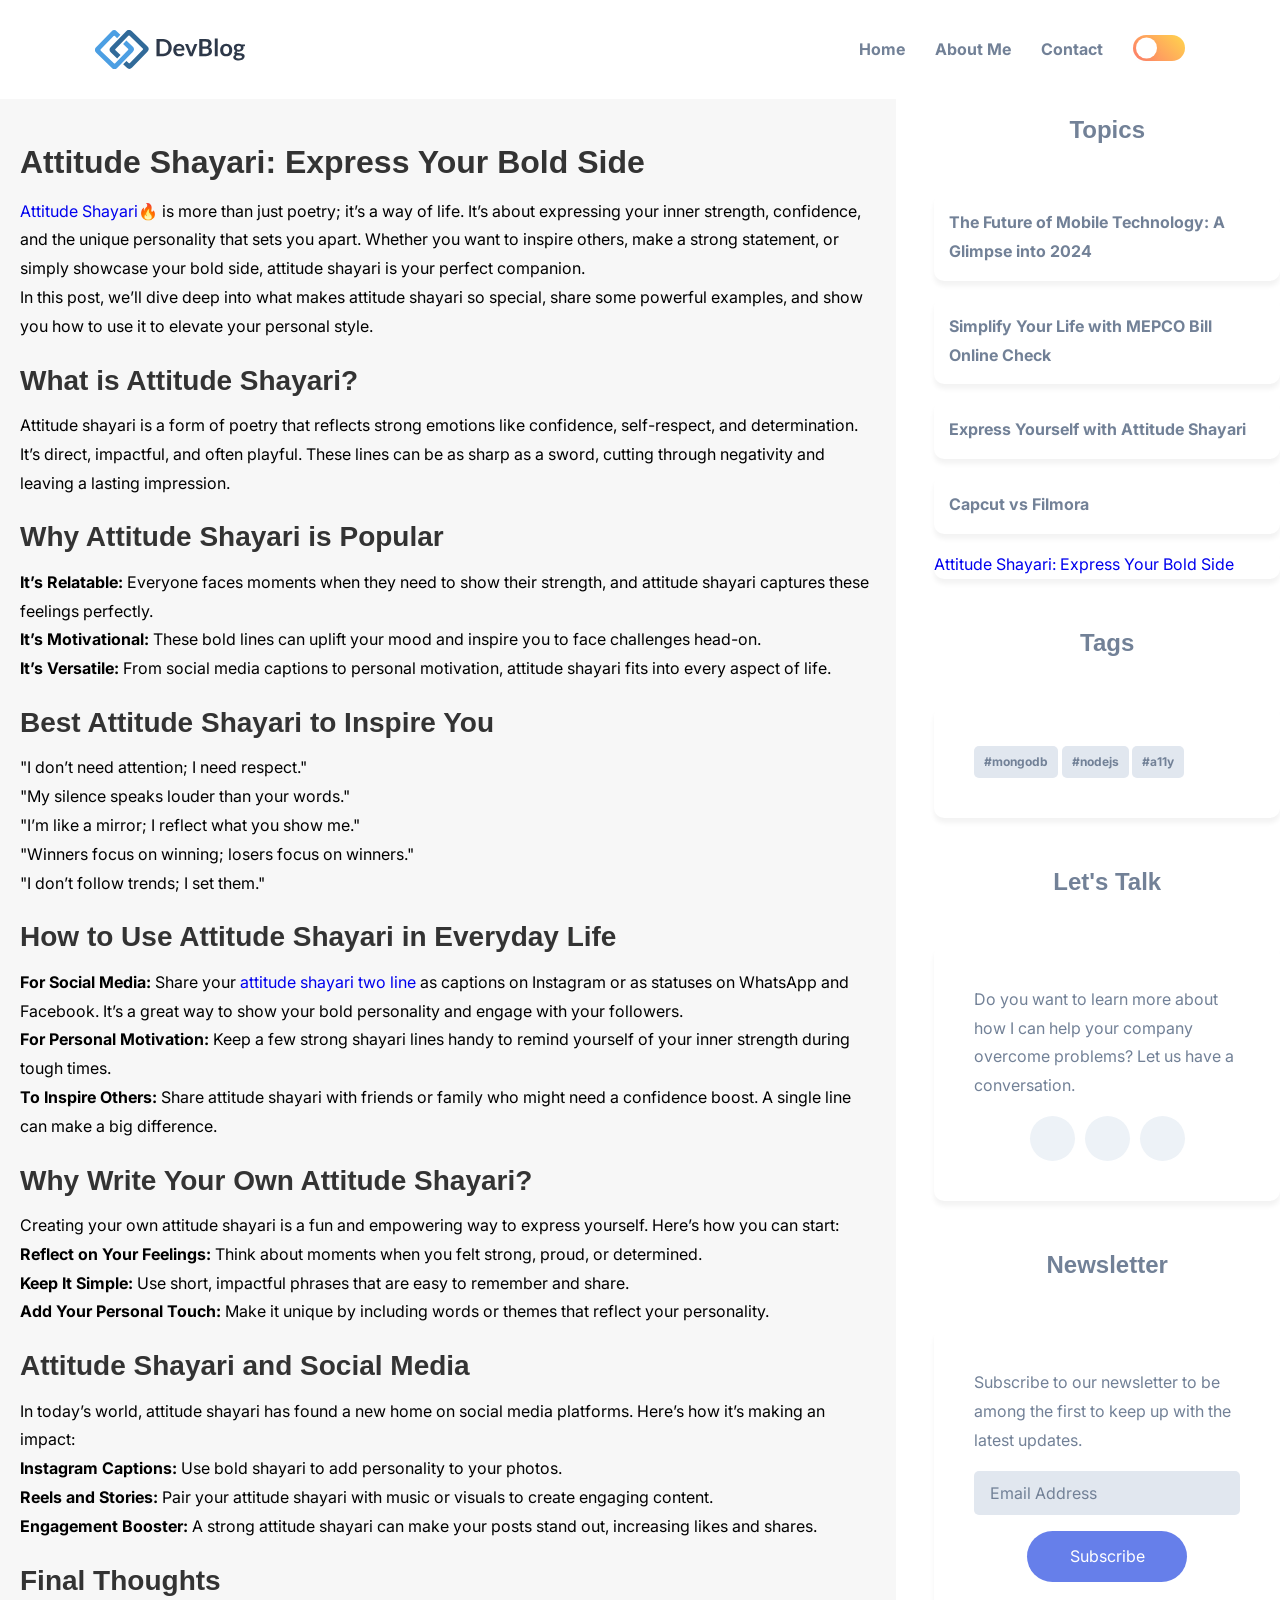
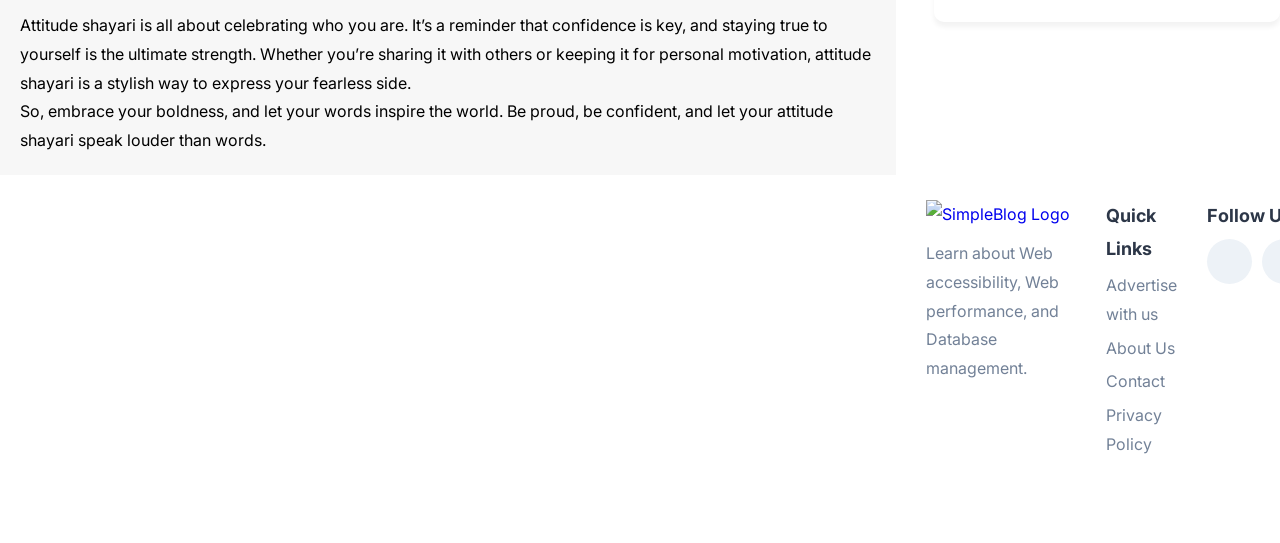
==== Attitude-Shayari-The-Art-of-Bold-Self-Expression.html @ 2abb4889 "Create Attitude-Shayari-The-Art-of-Bold-Self-Expression.html" ====
<!DOCTYPE html>
<html lang="en">

<head>
  <meta charset="UTF-8">
  <meta name="viewport" content="width=device-width, initial-scale=1.0">
  <meta name="description" content="Explore the world of attitude shayari: a bold and stylish way to express confidence, inspire others, and embrace your unique personality.">
  <meta name="keywords" content="Attitude Shayari, Bold Poetry, Self-Confidence Quotes, Social Media Captions, Inspirational Shayari">
  <meta name="author" content="Your Blog Name">
  <title>Attitude Shayari: Express Your Bold Side</title>

  <!-- favicon -->
  <link rel="shortcut icon" href="./assets/images/favicon.ico" type="image/x-icon">

  <!-- custom css link -->
  <link rel="stylesheet" href="style.css">

  <!-- google font link -->
  <link rel="preconnect" href="https://fonts.googleapis.com">
  <link rel="preconnect" href="https://fonts.gstatic.com" crossorigin>
  <link href="https://fonts.googleapis.com/css2?family=Inter:wght@200;300;400;500;600;700;800;900&display=swap" rel="stylesheet">
</head>

<body class="light-theme">

  <!-- HEADER -->
  <header>
    <div class="container">
      <nav class="navbar">
        <a href="index.html">
          <img src="logo-light.svg" alt="SimpleBlog logo" width="150" class="logo-light">
          <img src="logo-dark.svg" alt="SimpleBlog logo" width="150" class="logo-dark">
        </a>

        <div class="btn-group">
          <button class="theme-btn theme-btn-mobile light">
            <ion-icon name="moon" class="moon"></ion-icon>
            <ion-icon name="sunny" class="sun"></ion-icon>
          </button>
          <button class="nav-menu-btn">
            <ion-icon name="menu-outline"></ion-icon>
          </button>
        </div>

        <div class="flex-wrapper">
          <ul class="desktop-nav">
            <li><a href="index.html" class="nav-link">Home</a></li>
            <li><a href="#" class="nav-link">About Me</a></li>
            <li><a href="#" class="nav-link">Contact</a></li>
          </ul>
          <button class="theme-btn theme-btn-desktop light">
            <ion-icon name="moon" class="moon"></ion-icon>
            <ion-icon name="sunny" class="sun"></ion-icon>
          </button>
        </div>

        <div class="mobile-nav">
          <button class="nav-close-btn">
            <ion-icon name="close-outline"></ion-icon>
          </button>
          <div class="wrapper">
            <p class="h3 nav-title">Main Menu</p>
            <ul>
              <li class="nav-item"><a href="index.html" class="nav-link">Home</a></li>
              <li class="nav-item"><a href="#" class="nav-link">About Me</a></li>
              <li class="nav-item"><a href="#" class="nav-link">Contact</a></li>
            </ul>
          </div>
          <div>
            <p class="h3 nav-title">Topics</p>
            <ul>
              <li class="nav-item"><a href="#" class="nav-link">Database</a></li>
              <li class="nav-item"><a href="#" class="nav-link">Accessibility</a></li>
              <li class="nav-item"><a href="#" class="nav-link">Web Performance</a></li>
            </ul>
          </div>
        </div>
      </nav>
    </div>
  </header>

  <!-- MAIN CONTENT BLOG -->
  <main>
    <div class="main" style="padding: 20px;">
      <section>
        <h1>Attitude Shayari: Express Your Bold Side</h1>
        <p>
            <a href="https://attitudeshayari.org.in/">Attitude Shayari🔥</a> is more than just poetry; it’s a way of life. It’s about expressing your inner strength, confidence, and the unique personality that sets you apart. Whether you want to inspire others, make a strong statement, or simply showcase your bold side, attitude shayari is your perfect companion.
        </p>
        <p>
            In this post, we’ll dive deep into what makes attitude shayari so special, share some powerful examples, and show you how to use it to elevate your personal style.
        </p>
    </section>

    <section>
        <h2>What is Attitude Shayari?</h2>
        <p>
            Attitude shayari is a form of poetry that reflects strong emotions like confidence, self-respect, and determination. It’s direct, impactful, and often playful. These lines can be as sharp as a sword, cutting through negativity and leaving a lasting impression.
        </p>
    </section>

    <section>
        <h2>Why Attitude Shayari is Popular</h2>
        <ul>
            <li><strong>It’s Relatable:</strong> Everyone faces moments when they need to show their strength, and attitude shayari captures these feelings perfectly.</li>
            <li><strong>It’s Motivational:</strong> These bold lines can uplift your mood and inspire you to face challenges head-on.</li>
            <li><strong>It’s Versatile:</strong> From social media captions to personal motivation, attitude shayari fits into every aspect of life.</li>
        </ul>
    </section>

    <section>
        <h2>Best Attitude Shayari to Inspire You</h2>
        <ul>
            <li>"I don’t need attention; I need respect."</li>
            <li>"My silence speaks louder than your words."</li>
            <li>"I’m like a mirror; I reflect what you show me."</li>
            <li>"Winners focus on winning; losers focus on winners."</li>
            <li>"I don’t follow trends; I set them."</li>
        </ul>
    </section>

    <section>
        <h2>How to Use Attitude Shayari in Everyday Life</h2>
        <ul>
            <li><strong>For Social Media:</strong> Share your <a href="https://attitudeshayari.org.in/attitude-shayari-2-line-in-hindi/">attitude shayari two line</a> as captions on Instagram or as statuses on WhatsApp and Facebook. It’s a great way to show your bold personality and engage with your followers.</li>
            <li><strong>For Personal Motivation:</strong> Keep a few strong shayari lines handy to remind yourself of your inner strength during tough times.</li>
            <li><strong>To Inspire Others:</strong> Share attitude shayari with friends or family who might need a confidence boost. A single line can make a big difference.</li>
        </ul>
    </section>

    <section>
        <h2>Why Write Your Own Attitude Shayari?</h2>
        <p>
            Creating your own attitude shayari is a fun and empowering way to express yourself. Here’s how you can start:
        </p>
        <ul>
            <li><strong>Reflect on Your Feelings:</strong> Think about moments when you felt strong, proud, or determined.</li>
            <li><strong>Keep It Simple:</strong> Use short, impactful phrases that are easy to remember and share.</li>
            <li><strong>Add Your Personal Touch:</strong> Make it unique by including words or themes that reflect your personality.</li>
        </ul>
    </section>

    <section>
        <h2>Attitude Shayari and Social Media</h2>
        <p>
            In today’s world, attitude shayari has found a new home on social media platforms. Here’s how it’s making an impact:
        </p>
        <ul>
            <li><strong>Instagram Captions:</strong> Use bold shayari to add personality to your photos.</li>
            <li><strong>Reels and Stories:</strong> Pair your attitude shayari with music or visuals to create engaging content.</li>
            <li><strong>Engagement Booster:</strong> A strong attitude shayari can make your posts stand out, increasing likes and shares.</li>
        </ul>
    </section>

    <section>
        <h2>Final Thoughts</h2>
        <p>
            Attitude shayari is all about celebrating who you are. It’s a reminder that confidence is key, and staying true to yourself is the ultimate strength. Whether you’re sharing it with others or keeping it for personal motivation, attitude shayari is a stylish way to express your fearless side.
        </p>
        <p>
            So, embrace your boldness, and let your words inspire the world. Be proud, be confident, and let your attitude shayari speak louder than words.
        </p>
    </section>
    </div>

    <!-- ASIDE -->
    <div class="aside">
      <div class="topics">
        <h2 class="h2">Topics</h2>
        <a href="future-of-mobile-technology.html" class="topic-btn">
          <p>The Future of Mobile Technology: A Glimpse into 2024</p>
        </a>
        <a href="index.html" class="topic-btn">
          <p>Simplify Your Life with MEPCO Bill Online Check</p>
        </a>
        <a href="express-yourself-with-attitude-shayari.html" class="topic-btn">
          <p>Express Yourself with Attitude Shayari</p>
        </a>
        <a href="capcut-vs-filmora.html" class="topic-btn">
          <p>Capcut vs Filmora</p>
        </a>
        <a href="Attitude-Shayari-The-Art-of-Bold-Self-Expression.html" class="topic-btn">Attitude Shayari: Express Your Bold Side</a>
      </div>
      <div class="tags">
        <h2 class="h2">Tags</h2>
        <div class="wrapper">
          <button class="hashtag">#mongodb</button>
          <button class="hashtag">#nodejs</button>
          <button class="hashtag">#a11y</button>
        </div>
      </div>
      <div class="contact">
        <h2 class="h2">Let's Talk</h2>
        <div class="wrapper">
          <p>Do you want to learn more about how I can help your company overcome problems? Let us have a conversation.</p>
          <ul class="social-link">
            <li><a href="#" class="icon-box discord"><ion-icon name="logo-discord"></ion-icon></a></li>
            <li><a href="#" class="icon-box twitter"><ion-icon name="logo-twitter"></ion-icon></a></li>
            <li><a href="#" class="icon-box facebook"><ion-icon name="logo-facebook"></ion-icon></a></li>
          </ul>
        </div>
      </div>
      <div class="newsletter">
        <h2 class="h2">Newsletter</h2>
        <div class="wrapper">
          <p>Subscribe to our newsletter to be among the first to keep up with the latest updates.</p>
          <form action="#">
            <input type="email" name="email" placeholder="Email Address" required>
            <button type="submit" class="btn btn-primary">Subscribe</button>
          </form>
        </div>
      </div>
    </div>
  </main>

  <!-- FOOTER -->
  <footer>
    <div class="container">
      <div class="wrapper">
        <a href="#" class="footer-logo">
          <img src="./assets/images/logo-light.svg" alt="SimpleBlog Logo" width="150" class="logo-light">
          <img src="./assets/images/logo-dark.svg" alt="SimpleBlog Logo" width="150" class="logo-dark">
        </a>
        <p class="footer-text">Learn about Web accessibility, Web performance, and Database management.</p>
      </div>
      <div class="wrapper">
        <p class="footer-title">Quick Links</p>
        <ul>
          <li><a href="#" class="footer-link">Advertise with us</a></li>
          <li><a href="#" class="footer-link">About Us</a></li>
          <li><a href="#" class="footer-link">Contact</a></li>
          <li><a href="#" class="footer-link">Privacy Policy</a></li>
        </ul>
      </div>
      <div class="wrapper">
        <p class="footer-title">Follow Us</p>
        <ul class="social-link">
          <li><a href="#" class="icon-box discord"><ion-icon name="logo-discord"></ion-icon></a></li>
          <li><a href="#" class="icon-box twitter"><ion-icon name="logo-twitter"></ion-icon></a></li>
          <li><a href="#" class="icon-box facebook"><ion-icon name="logo-facebook"></ion-icon></a></li>
        </ul>
      </div>
    </div>
  </footer>

  <!-- custom js link -->
  <script src="script.js" defer></script>

  <!-- ionicon link -->
  <script type="module" src="https://unpkg.com/ionicons@5.5.2/dist/ionicons/ionicons.esm.js"></script>
  <script nomodule src="https://unpkg.com/ionicons@5.5.2/dist/ionicons/ionicons.js"></script>

</body>

</html>
---- style.css ----
/*-----------------------------------*\ 
  #style.css
\*-----------------------------------*/

/**
 * copyright 2022 @codewithsadee 
 */
/* Styles all headings */
h1, h2, h3, h4, h5, h6 {
  font-family: Arial, sans-serif; /* Example font family */
  color: #333; /* Example text color */
  margin-bottom: 5px;
  margin-top: 15px;
   /* Example margin bottom */
  /* Add more styles as needed */
}

/* Example styling for individual headings */
h1 {
  font-size: 32px;
  font-weight: bold;
}

h2 {
  font-size: 28px;
  font-weight: bold;
}

h3 {
  font-size: 24px;
  font-weight: bold;
}

h4 {
  font-size: 20px;
  font-weight: bold;
}

h5 {
  font-size: 18px;
  font-weight: bold;
}

h6 {
  font-size: 16px;
  font-weight: bold;
}


 body {
  font-family: 'Inter', sans-serif;
}

.container {
  max-width: 1200px;
  margin: 0 auto;
  padding: 20px;
}

.navbar {
  display: flex;
  justify-content: space-between;
  align-items: center;
}

.main {
  width: 70%;
  float: left;
}

.aside {
  width: 27%;
  float: right;
}

.aside h2 {
  font-size: 1.5em;
}

@media (max-width: 768px) {
  .main, .aside {
    width: 100%;
    float: none;
  }
}




/*-----------------------------------*\ 
  #CUSTOM PROPERTY
\*-----------------------------------*/

.light-theme {

  /**
   * light theme colors 
   */

  --background-primary: hsl(0, 0%, 100%);
  --background-secondary: hsl(0, 0%, 97%);

  --action-primary: hsl(214, 32%, 91%);
  --action-secondary: hsl(210, 38%, 95%);

  --foreground-primary: hsl(218, 23%, 23%);
  --foreground-secondary: hsl(216, 15%, 52%);
  --foreground-tertiary: hsl(214, 20%, 69%);

  --accent: hsl(229, 76%, 66%);

}

.dark-theme {

  /**
   * dark theme colors 
   */

  --background-primary: hsl(218, 23%, 23%);
  --background-secondary: hsl(220, 26%, 14%);

  --action-primary: hsl(216, 15%, 52%);
  --action-secondary: hsl(218, 23%, 23%);

  --foreground-primary: hsl(210, 38%, 95%);
  --foreground-secondary: hsl(211, 25%, 84%);
  --foreground-tertiary: hsl(214, 20%, 69%);

  --accent: hsl(229, 76%, 66%);

}

:root {

  /**
   * color
   */

  --white: hsl(0, 0%, 100%);

  /**
   * typography 
   */

  --fs-base: 0.85rem;
  --fs-1: 1.875rem;
  --fs-2: 1.5rem;
  --fs-3: 1.25rem;
  --fs-4: 0.875rem;
  --fs-5: 0.75rem;

  /**
   * spacing 
   */

  --py: 5rem;

}





/*-----------------------------------*\ 
  #RESET
\*-----------------------------------*/

*, *::before, *::after {
  margin:  0;
  padding: 0;
  box-sizing: border-box;
}

a { text-decoration: none; }

li { list-style: none; }

img, button { display: block; }

a, span { display: inline-block; }

button {
  font: inherit;
  border: none;
  background: none;
  cursor: pointer;
}

html {
  font-family: "Inter", sans-serif;
  font-size: var(--fs-base); /* base font-size (0.85rem = 13.6px) */
  line-height: 1.8;
}

:focus { outline-offset: 4px; }


/**
 * scrollbar style
 */

::-webkit-scrollbar { width: 16px; }


::-webkit-scrollbar-thumb {
  background: var(--accent);
  border-radius: 20px;
  border: 4px solid;
}

.light-theme::-webkit-scrollbar-thumb { border-color: hsl(0, 0%, 90%); }

.dark-theme::-webkit-scrollbar-thumb { border-color: hsl(219, 27%, 20%); }

.light-theme::-webkit-scrollbar-track { background: hsl(0, 0%, 90%); }

.dark-theme::-webkit-scrollbar-track { background: hsl(219, 27%, 20%); }





/*-----------------------------------*\ 
  #BASE STYLE
\*-----------------------------------*/

.h1,
.h2,
.h3,
.h4 {
  display: block;
  color: var(--foreground-primary);
}

.h1 {
  font-size: var(--fs-1);
  font-weight: 900;
}

.h2 {
  font-size: var(--fs-2);
  font-weight: 700;
}

.h3 {
  font-size: var(--fs-3);
  font-weight: 700;
}

.h4 {
  font-size: var(--fs-4);
  font-weight: 700;
}

.text-sm { font-size: var(--fs-4); }

.text-tiny { font-size: var(--fs-5); }





/*-----------------------------------*\ 
  #REUSED STYLE
\*-----------------------------------*/

.container {
  margin-inline: auto;
  margin: auto; /* fallback for margin-inline */
  padding: 0 15px;
}

.btn {
  min-width: 10rem;
  border-radius: 100px;
}

.btn-primary {
  background: var(--accent);
  color: var(--white);
  padding: 0.6875rem 1.1875rem;
}

.btn-primary:hover {
  background: var(--foreground-secondary);
  color: var(--action-primary);
}

.btn-secondary {
  background: var(--action-secondary);
  color: var(--foreground-secondary);
  padding: 0.5rem 1rem;
  border: 3px solid var(--foreground-tertiary);
}

.btn-secondary:hover { border-color: var(--accent); }





/*-----------------------------------*\ 
  #Extra style for dark theme
\*-----------------------------------*/

.dark-theme .btn-primary:hover { color: var(--background-primary); }

.dark-theme .blog-topic {
  background: var(--action-primary);
  color: var(--foreground-secondary);
}

.dark-theme .blog-topic:hover {
  background: var(--foreground-primary);
  color: var(--action-primary);
}

.dark-theme .load-more:hover { color: var(--white); }

.dark-theme .aside .h2 { color: var(--foreground-primary); }




/*-----------------------------------*\ 
  #HEADER
\*-----------------------------------*/

header { background: var(--background-primary); }

header .flex-wrapper { display: none; }

.navbar {
  display:         flex;
  justify-content: space-between;
  align-items:     center;
  gap: 15px;
  padding: 15px 0;
}

.logo-light,
.logo-dark { display: none; }

.light-theme .logo-light,
.dark-theme .logo-dark { display: block; }

header .btn-group {
  display:     flex;
  align-items: center;
  gap: 15px;
}

.theme-btn-mobile,
.nav-menu-btn,
.nav-close-btn {
  background: var(--action-secondary);
  color: var(--foreground-tertiary);
  width:  40px;
  height: 40px;
  display:         flex;
  justify-content: center;
  align-items:     center;
  border-radius: 50%;
  font-size: 25px;
}

:is(.theme-btn-mobile,
.nav-menu-btn,
.nav-close-btn):hover {
  background: var(--accent);
  color: var(--white);
}

.theme-btn-mobile ion-icon { display: none; }

.theme-btn-mobile.light .sun,
.theme-btn-mobile.dark .moon { display: block; }

.mobile-nav {
  position: fixed;
  inset: 0;
  background: var(--background-primary);
  padding: 70px 20px;
  overflow: auto;
  overscroll-behavior: contain;
  transform: translateX(100%);
  visibility: hidden;
  transition: 0.5s cubic-bezier(1, 0, 0.30, 0.70);
  z-index: 10;
}

.mobile-nav.active {
  transform: translateX(0);
  visibility: visible;
}

.nav-close-btn {
  position: absolute;
  top:   20px;
  right: 20px;
}

.mobile-nav .wrapper {
  padding-bottom: 1.25rem;
  margin-bottom:  1.25rem;
  border-bottom: 1px solid var(--action-primary);
}

.mobile-nav .nav-title { margin-bottom: 1rem; }

.mobile-nav .nav-item { margin-bottom: 0.5rem; }

.mobile-nav .nav-link {
  font-size: var(--fs-3);
  color: var(--foreground-secondary);
}

.mobile-nav .nav-link:hover { color: var(--accent); }





/*-----------------------------------*\ 
  #HERO SECTION
\*-----------------------------------*/

.hero {
  background: var(--background-primary);
  padding-top:    2rem;
  padding-bottom: var(--py);
  text-align: center;
}

.hero .h1 {
  margin-bottom: 1rem;
  line-height: 1.6;
}

.hero b {
  color: var(--accent);
  font-weight: inherit;
}

.hero .h3 {
  color: var(--foreground-secondary);
  margin-bottom: 2rem;
}

.hero .btn-group {
  display:         flex;
  justify-content: center;
  flex-wrap:       wrap;
  gap: 15px;
  text-align: center;
}

.hero .right { display: none; }





/*-----------------------------------*\ 
  #BLOG SECTION
\*-----------------------------------*/

.main {
  background: var(--background-secondary);
  padding: var(--py) 0;
}

.blog .h2 {
  line-height: 1.3;
  margin-bottom: 3rem;
  text-align: center;
}

.blog-card-group { margin-bottom: 3rem; }

.blog-card {
  background: var(--background-primary);
  padding: 10px;
  margin-bottom: 1rem;
  border-radius: 10px;
  box-shadow: 0 10px 10px hsla(0, 0%, 0%, 0.05);
  transition: 0.25s ease;
}

.blog-card:hover {
  transform: translateY(-2px);
  box-shadow: 0 10px 10px hsla(0, 0%, 0%, 0.1);
}

.blog-card-banner { display: none; }

.blog-content-wrapper { padding: 10px 5px; }

.blog-topic {
  background: var(--action-secondary);
  color: var(--foreground-secondary);
  font-weight: 600;
  padding: 0.25rem 1rem;
  border-radius: 5px;
  margin-bottom: 1rem;
}

.blog-topic:hover {
  background: var(--foreground-secondary);
  color: var(--action-secondary);
}

.blog-card .h3 {
  line-height: 1.4;
  margin-bottom: 1rem;
}

.blog-card .h3:hover {
  text-decoration: underline;
  text-decoration-thickness: 2px;
}

.blog-text,
.profile-wrapper { display: none; }

.blog .wrapper {
  display:         flex;
  justify-content: space-between;
  align-items:     center;
  flex-wrap:       wrap;
  gap: 15px;
}

.blog .h4 { color: var(--foreground-secondary); }

.blog .h4:hover { color: var(--accent); }

.blog .text-sm {
  display:     flex;
  align-items: center;
  gap: 5px;
  color: var(--foreground-tertiary);
}

.blog .separator {
  background: var(--foreground-tertiary);
  margin-inline: 3px;
  margin: 0 3px; /* fallback for margin-inline */
  width:  3px;
  height: 3px;
  border-radius: 3px;
}

.blog ion-icon { --ionicon-stroke-width: 50px; }

.load-more {
  margin-inline: auto;
  margin: auto; /* fallback for margin-inline */
  background: var(--foreground-secondary);
  color: var(--background-secondary);
  padding: 0.6875rem 1.1875rem;
}

.load-more:hover { background: var(--accent); }





/*-----------------------------------*\ 
  #ASIDE
\*-----------------------------------*/

.aside { display: none; }





/*-----------------------------------*\ 
  #FOOTER
\*-----------------------------------*/

footer { background: var(--background-primary); }

footer .container {
  padding: var(--py) 15px;
  display: grid;
  grid-template-columns: 1fr;
  gap: 30px;
}

footer .wrapper { text-align: center; }

.footer-logo { margin-bottom: 10px; }

.footer-text {
  color: var(--foreground-secondary);
  max-width: 300px;
  margin-inline: auto;
  margin: auto; /* fallback for margin-inline */
}

.footer-title {
  color: var(--foreground-primary);
  font-weight: 700;
  margin-bottom: 0.4rem;
}

.footer-link { color: var(--foreground-secondary); }

.footer-link:hover { color: var(--accent); }

.copyright {
  color: var(--foreground-secondary);
  font-size: var(--fs-4);
  text-align: center;
  padding: 1rem;
  border-top: 1px solid var(--action-primary);
}

.copyright a {
  color: var(--accent);
  font-weight: 500;
}

.copyright a:hover { text-decoration: underline; }





/*-----------------------------------*\ 
  #MEDIA QUERIES
\*-----------------------------------*/

/**
 * responsive for larger than 550px screen
 */

@media (min-width: 550px) {

  :root {

    /**
     * typography 
     */

    --fs-base: 0.90rem;

  }


  /**
   * BLOG 
   */

  .blog-card {
    display: grid;
    grid-template-columns: 3fr 4fr;
    gap: 20px;
  }

  .blog-card-banner {
    display: block;
    overflow: hidden;
    border-radius: 5px;
  }

  .blog-banner-img {
    width:  100%;
    height: 100%;
    object-fit: cover;
  }

}





/**
 * responsive for larger than 650px screen
 */

@media (min-width: 650px) {

  :root {

    /**
     * typography 
     */

    --fs-1: 2.25rem;

  }



  /**
   * REUSED STYLE 
   */

  .container { padding: 0 30px; }



  /**
   * HEADER 
   */

  .navbar { padding: 30px 0; }



  /**
   * BLOG 
   */

  .blog .h2 {
    position: relative;
    text-align: left;
    padding-left: 2rem;
  }

  .blog .h2::before {
    content: '';
    position: absolute;
    top:  0;
    left: 0;
    background: var(--action-primary);
    width:  5px;
    height: 100%;
    border-radius: 5px;
  }

  .blog-text,
  .profile-wrapper { display: block; }

  .blog-text {
    color: var(--foreground-secondary);
    font-size: var(--fs-4);
    display: -webkit-box;
    line-clamp: 3;
    -webkit-line-clamp: 3;
    -webkit-box-orient: vertical;
    overflow: hidden;
    margin-bottom: 1rem;
  }

  .blog .wrapper-flex {
    display:         flex;
    justify-content: start;
    align-items:     center;
    gap: 10px;
  }

  .profile-wrapper {
    width:  56px;
    height: 56px;
    background: var(--action-primary);
    padding: 3px;
    border-radius: 50%;
  }

  .profile-wrapper img { border-radius: 50%; }

  .blog .wrapper {
    flex-direction: column;
    align-items: start;
    gap: 0;
  }



  /**
   * FOOTER 
   */

  footer .container {
    padding: var(--py) 30px;
    grid-template-columns: 2fr 1fr 1fr;
  }

  footer .wrapper { text-align: left; }

  .footer-text { margin: 0; }

}





/**
 * responsive for larger than 768px screen
 */

@media (min-width: 768px) {

  /**
   * REUSED STYLE 
   */

  .container { max-width: 800px; }

}





/**
 * responsive for larger than 1024px screen
 */

@media (min-width: 1024px) {

  :root {

    /**
     * typography 
     */

    --fs-base: 1rem;
    --fs-1: 3rem;

  }



  /**
   * REUSED STYLE 
   */

  .container { max-width: 1150px; }



  /**
   * HEADER 
   */

  header .btn-group { display: none; }

  header .flex-wrapper {
    display: flex;
    gap: 30px;
  }

  .desktop-nav {
    display:     flex;
    align-items: center;
    gap: 30px;
  }

  .desktop-nav .nav-link {
    color: var(--foreground-secondary);
    font-weight: 700;
  }

  .desktop-nav .nav-link:hover { color: var(--accent); }

  .theme-btn-desktop {
    position: relative;
    background: var(--background-secondary);
    color: var(--white);
    width:  52px;
    height: 26px;
    display:         flex;
    justify-content: center;
    align-items:     center;
    gap: 10px;
    border-radius: 100px;
  }

  .theme-btn-desktop.light {
    background: linear-gradient(45deg, hsl(7, 100%, 71%), hsl(46, 100%, 65%));
  }

  .theme-btn-desktop.dark {
    background: linear-gradient(45deg, hsl(225, 100%, 60%), hsl(296, 80%, 40%));
  }

  .theme-btn-desktop::before {
    content: '';
    position: absolute;
    background: var(--white);
    width:  21px;
    height: 21px;
    border-radius: 30px;
    top: 50%;
    left: 3px;
    transform: translateY(-50%);
    box-shadow: 0 2px 10px -2px hsla(0, 0%, 0%, 0.05);
    z-index: 2;
  }

  .theme-btn-desktop.dark::before { left: calc(100% - 24px); }



  /**
   * HERO 
   */

  .hero { text-align: left; }

  .hero .container {
    display: grid;
    grid-template-columns: 1fr 1fr;
    align-items: center;
    gap: 50px;
  }

  .hero .btn-group {
    justify-content: start;
    gap: 30px;
  }

  .hero .right {
    position: relative;
    display:         flex;
    justify-content: center;
    align-items:     center;
  }

  .hero .pattern-bg {
    position: absolute;
    top: 50%;
    transform: translateY(-50%);
    width: 100%;
    height: 200px;
    background: url(../images/pattern.png);
    background-size: contain;
    opacity: 0.2;
  }

  .hero .img-box {
    position: relative;
    z-index: 2;
  }

  .hero-img {
    width:  100%;
    height: 100%;
    object-fit: contain;
    border-radius: 0 0 280px 230px;
    transform: translate(10px, -10px);
  }

  .hero .shape {
    position: absolute;
    top:  50%;
    left: 50%;
    border-radius: 50%;
    transform: translate(-50%, -42%) rotate(-20deg);
  }

  .hero .shape-1 {
    background: var(--accent);
    width:  90%;
    height: 90%;
    z-index: -1;
  }

  .hero .shape-2 {
    width:  92%;
    height: 92%;
    box-shadow: inset 0 -30px 0 var(--action-primary);
    z-index: 2;
  }



  /**
   * MAIN 
   */

  .main .container {
    display: grid;
    grid-template-columns: 5fr 2fr;
    gap: 60px;
  }



  /**
   * ASIDE 
   */

  .aside {
    display: block;
    align-self: stretch;
  }

  .aside .h2 {
    color: var(--foreground-secondary);
    margin-bottom: 3rem;
    text-align: center;
    line-height: 1.3;
  }

  .aside .wrapper {
    background: var(--background-primary);
    border-radius: 10px;
    padding: 40px;
    box-shadow: 0 5px 5px hsla(0, 0%, 0%, 0.05);
  }

  .topics { margin-bottom: 3rem; }

  .topic-btn {
    display:     flex;
    align-items: stretch;
    background: var(--background-primary);
    border-radius: 10px;
    box-shadow: 0 5px 5px hsla(0, 0%, 0%, 0.05);
    overflow: hidden;
  }

  .topic-btn:not(:last-child) { margin-bottom: 1rem; }

  .topic-btn .icon-box {
    font-size: 22px;
    width: 70px;
    display:         flex;
    justify-content: center;
    align-items:     center;
    background: var(--action-primary);
    color: var(--foreground-secondary);
  }

  .topic-btn:hover .icon-box {
    background: var(--accent);
    color: var(--white);
  }

  .topic-btn ion-icon { --ionicon-stroke-width: 40px; }

  .topic-btn p {
    padding: 15px;
    color: var(--foreground-secondary);
    font-weight: 700;
  }

  .tags { margin-bottom: 3rem; }

  .tags .wrapper {
    display:   flex;
    flex-wrap: wrap;
    gap: 0.2rem;
  }

  .tags .hashtag {
    background: var(--action-primary);
    color: var(--foreground-secondary);
    padding: 5px 10px;
    font-size: var(--fs-5);
    font-weight: 700;
    border-radius: 5px;
  }

  .tags .hashtag:hover {
    background: var(--foreground-secondary);
    color: var(--action-primary);
  }

  .contact { margin-bottom: 3rem; }

  .contact p {
    color: var(--foreground-secondary);
    margin-bottom: 1rem;
  }

  .social-link {
    display:         flex;
    justify-content: center;
    align-items:     center;
    gap: 10px;
  }

  .social-link .icon-box {
    width:  45px;
    height: 45px;
    background: var(--action-secondary);
    border-radius: 50%;
    display:         flex;
    justify-content: center;
    align-items:     center;
    font-size: 22px;
  }

  .social-link .discord { color: hsl(235, 86%, 65%); }

  .social-link .twitter { color: hsl(203, 89%, 53%); }

  .social-link .facebook { color: hsl(220, 46%, 48%); }
  
  .social-link .icon-box:hover {
    background: var(--accent);
    color: var(--white);
  }

  .newsletter {
    position: sticky;
    top: 3rem;
    margin-bottom: 98px;
  }

  .newsletter p {
    color: var(--foreground-secondary);
    margin-bottom: 1rem;
  }

  .newsletter input {
    border: none;
    background: var(--action-primary);
    display: block;
    width: 100%;
    padding: 0.5rem 1rem;
    font: inherit;
    color: var(--foreground-secondary);
    border-radius: 5px;
    margin-bottom: 1rem;
  }

  .newsletter input::placeholder { color: inherit; }

  .newsletter input:focus {
    outline: 2px solid;
    outline-offset: 0;
  }

  .newsletter .btn-primary {
    margin-inline: auto;
    margin: auto; /* fallback for margin-inline */
  }



  /**
   * FOOTER 
   */

  .footer-title { font-size: 1.125rem; }

  .footer-link { margin-bottom: 0.3rem; }

}
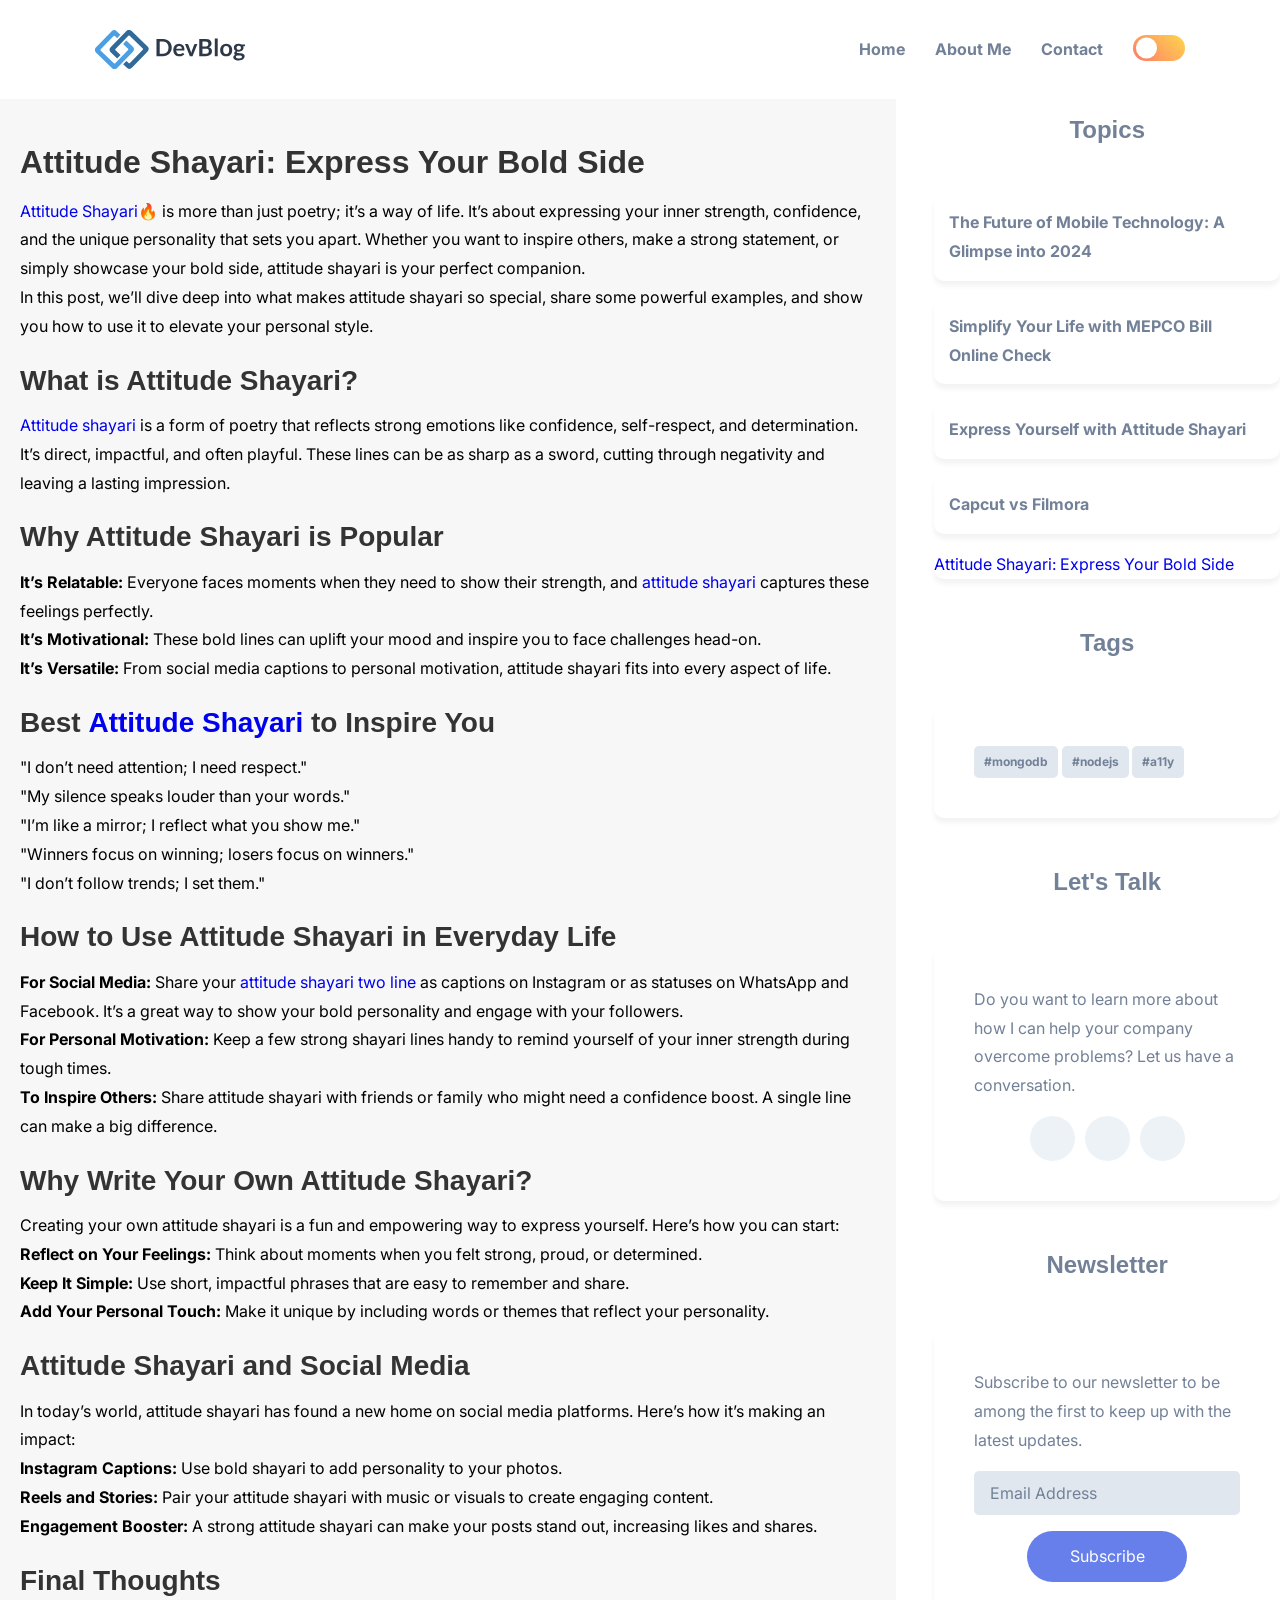
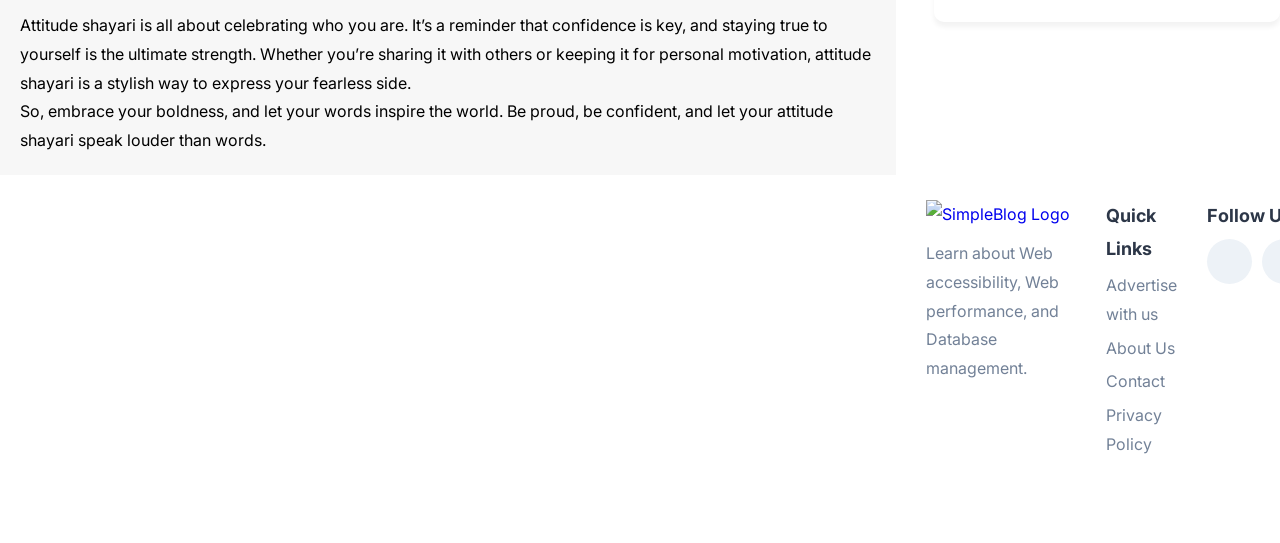
==== commit c37c0b7d: "Update Attitude-Shayari-The-Art-of-Bold-Self-Expression.html" ====
--- a/Attitude-Shayari-The-Art-of-Bold-Self-Expression.html
+++ b/Attitude-Shayari-The-Art-of-Bold-Self-Expression.html
@@ -95,21 +95,21 @@
     <section>
         <h2>What is Attitude Shayari?</h2>
         <p>
-            Attitude shayari is a form of poetry that reflects strong emotions like confidence, self-respect, and determination. It’s direct, impactful, and often playful. These lines can be as sharp as a sword, cutting through negativity and leaving a lasting impression.
+            <a href="https://techie-guide.vercel.app/Attitude-Shayari-A-Style-Statement-for-the-Bold-and-Fearless.html">Attitude shayari</a> is a form of poetry that reflects strong emotions like confidence, self-respect, and determination. It’s direct, impactful, and often playful. These lines can be as sharp as a sword, cutting through negativity and leaving a lasting impression.
         </p>
     </section>
 
     <section>
         <h2>Why Attitude Shayari is Popular</h2>
         <ul>
-            <li><strong>It’s Relatable:</strong> Everyone faces moments when they need to show their strength, and attitude shayari captures these feelings perfectly.</li>
+            <li><strong>It’s Relatable:</strong> Everyone faces moments when they need to show their strength, and <a href="https://proopakistani.web.app/power-of-Attitude-Shayari.html">attitude shayari</a> captures these feelings perfectly.</li>
             <li><strong>It’s Motivational:</strong> These bold lines can uplift your mood and inspire you to face challenges head-on.</li>
             <li><strong>It’s Versatile:</strong> From social media captions to personal motivation, attitude shayari fits into every aspect of life.</li>
         </ul>
     </section>
 
     <section>
-        <h2>Best Attitude Shayari to Inspire You</h2>
+        <h2>Best <a href="https://proopakistani.firebaseapp.com/power-of-Attitude-Shayari.html">Attitude Shayari</a> to Inspire You</h2>
         <ul>
             <li>"I don’t need attention; I need respect."</li>
             <li>"My silence speaks louder than your words."</li>
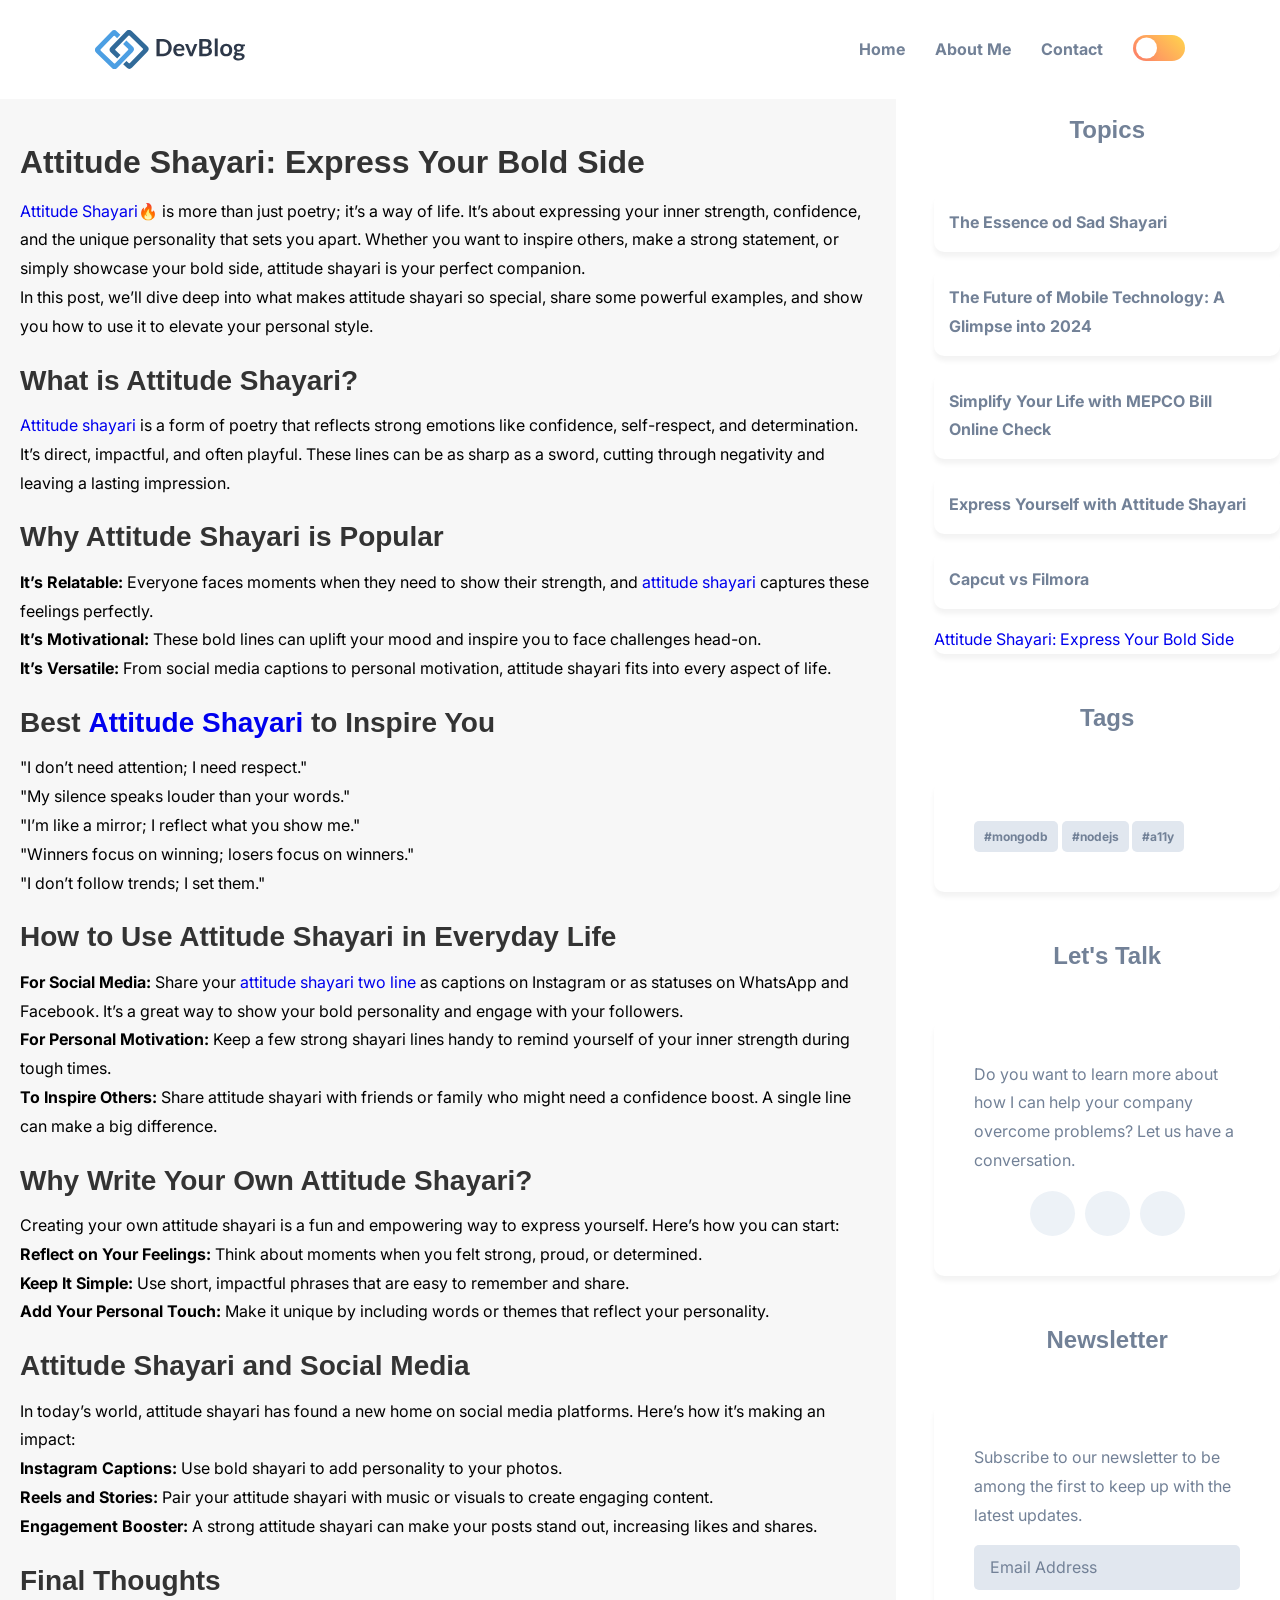
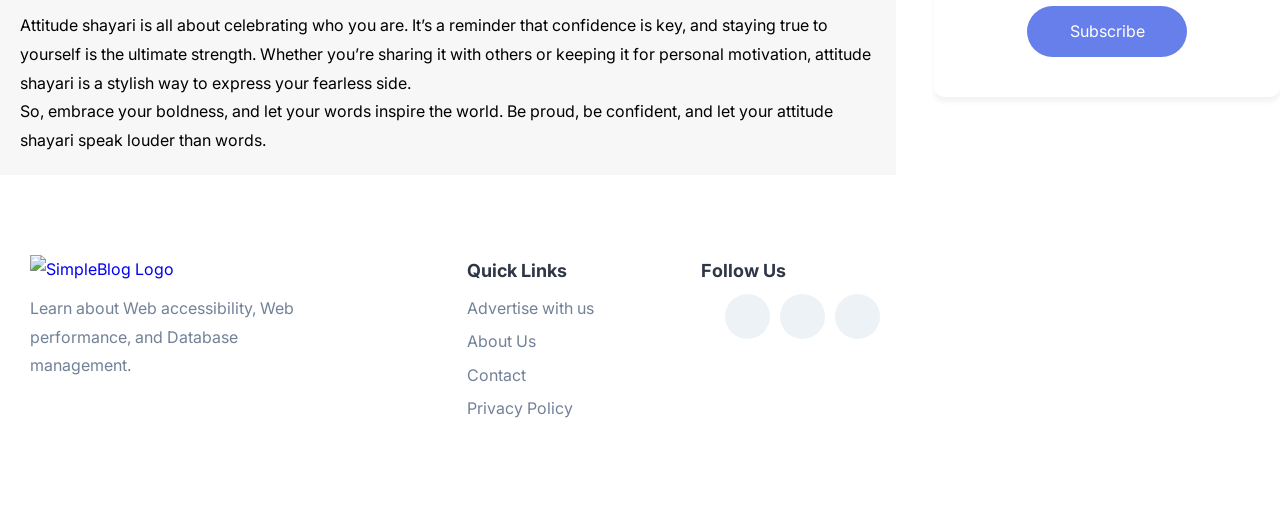
==== commit af807c6b: "Update Attitude-Shayari-The-Art-of-Bold-Self-Expression.html" ====
--- a/Attitude-Shayari-The-Art-of-Bold-Self-Expression.html
+++ b/Attitude-Shayari-The-Art-of-Bold-Self-Expression.html
@@ -167,6 +167,9 @@
     <div class="aside">
       <div class="topics">
         <h2 class="h2">Topics</h2>
+        <a href="The-Essence-of-Sad-Shayari.html" class="topic-btn">
+          <p>The Essence od Sad Shayari</p>
+        </a>
         <a href="future-of-mobile-technology.html" class="topic-btn">
           <p>The Future of Mobile Technology: A Glimpse into 2024</p>
         </a>
